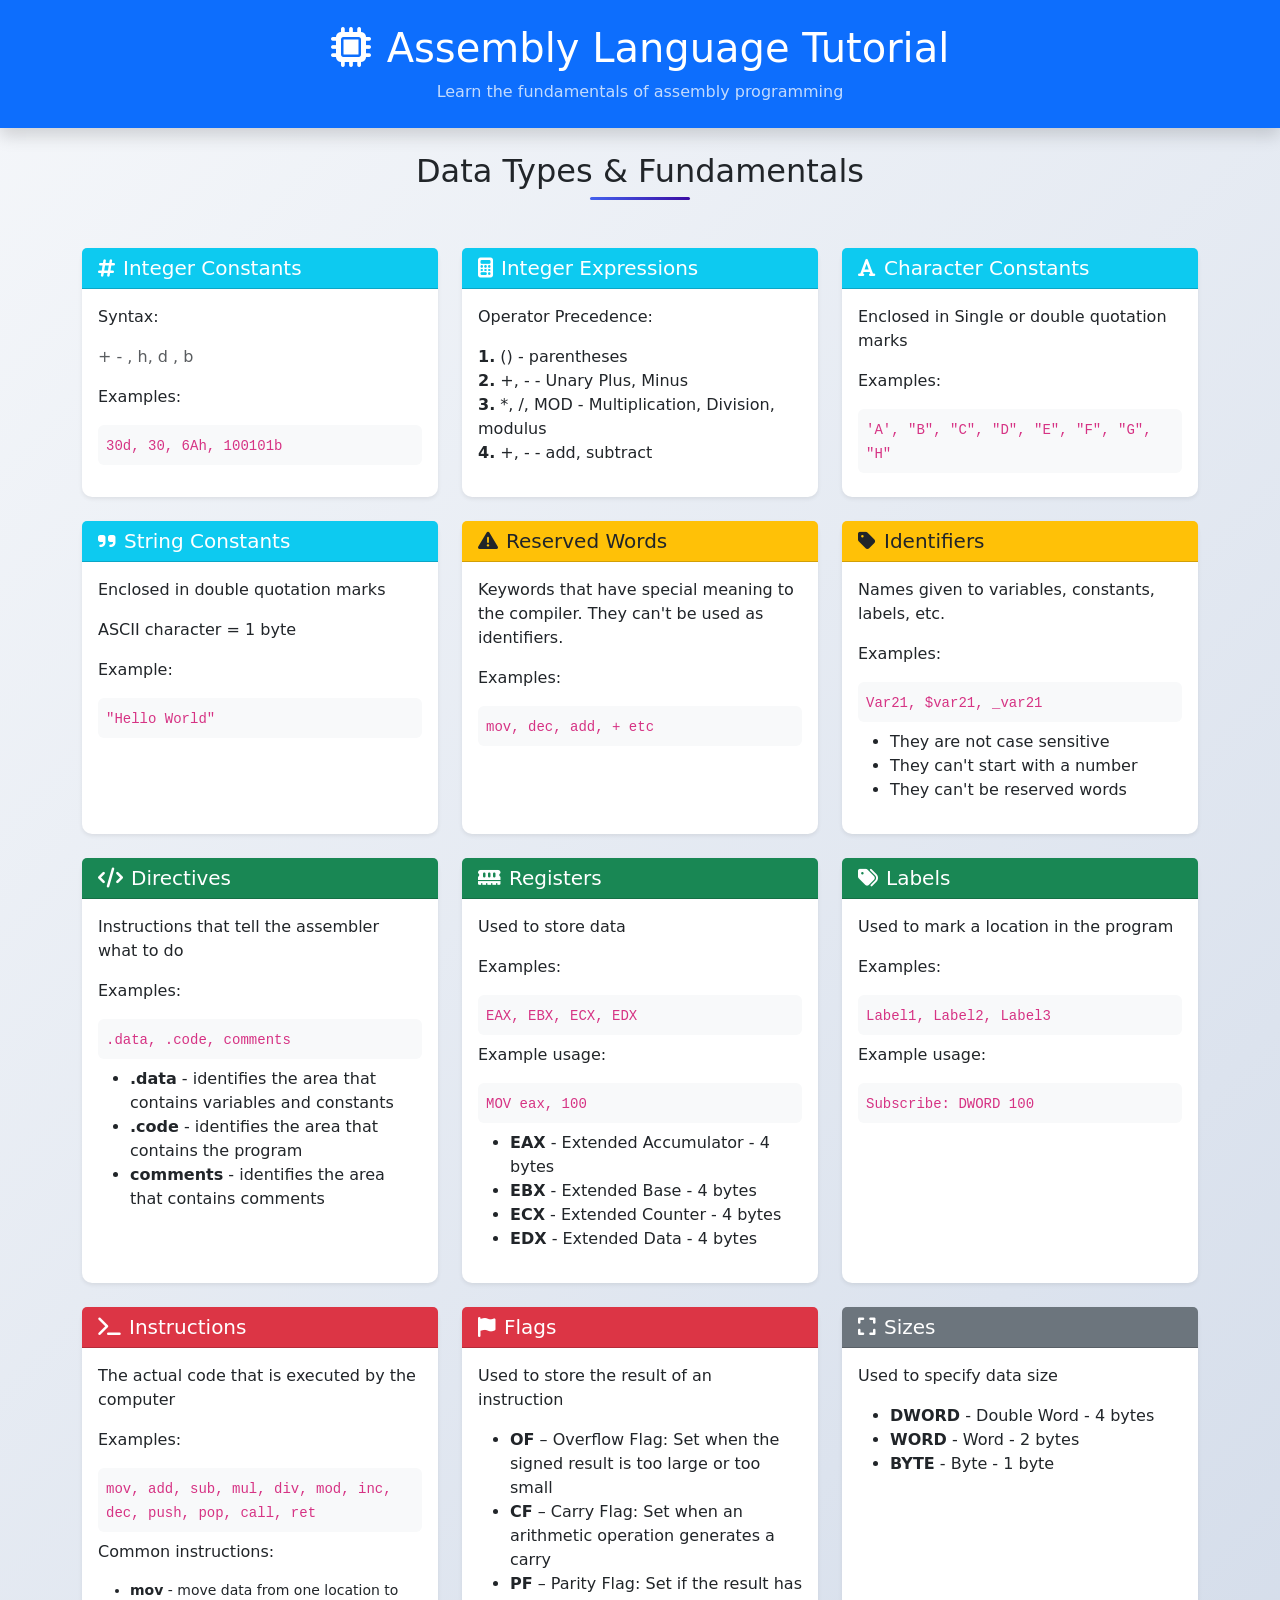
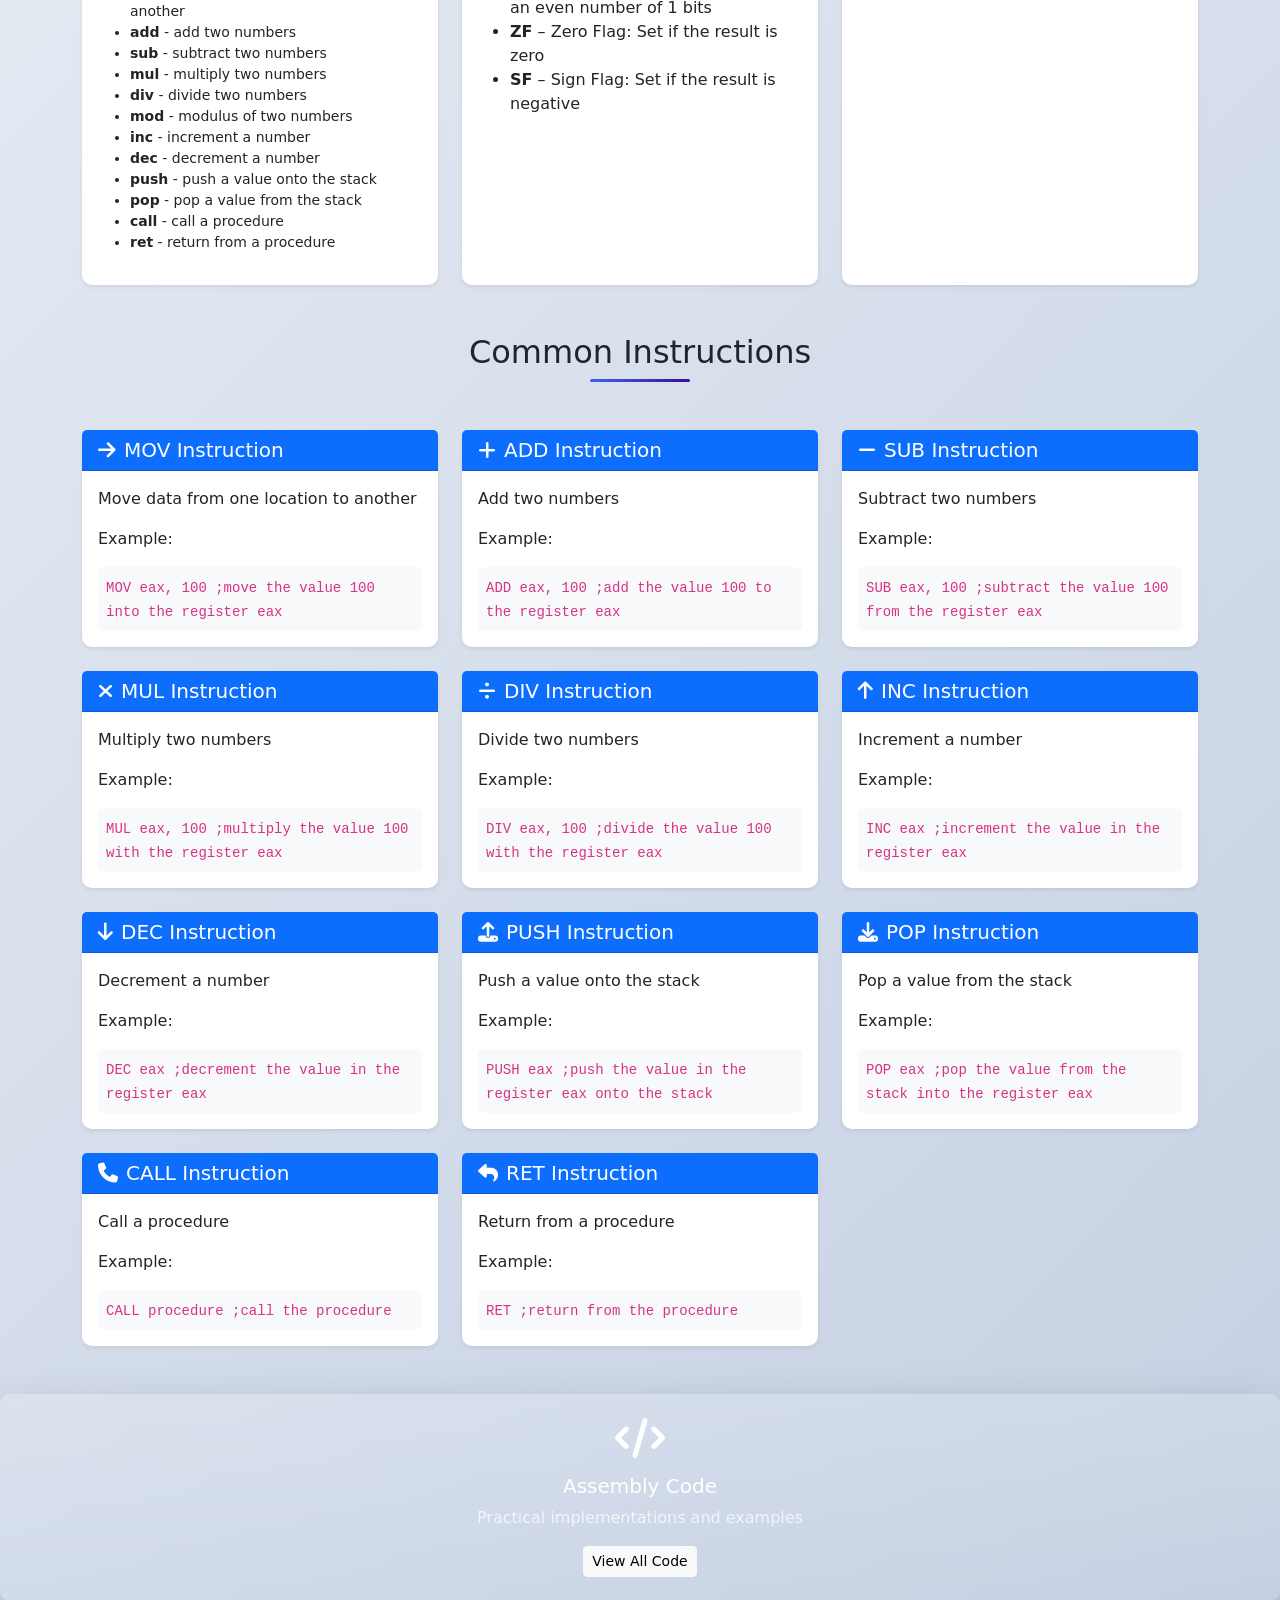
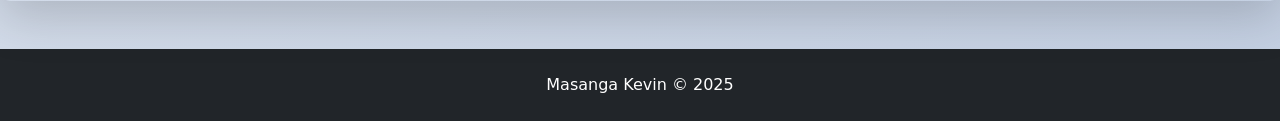
==== index.html @ 01fdb70b "intiall commit" ====
<!DOCTYPE html>
<html lang="en">
<head>
    <meta charset="UTF-8">
    <meta name="viewport" content="width=device-width, initial-scale=1.0">
    <title>Assembly Language Tutorial</title>
    <link href="https://cdn.jsdelivr.net/npm/bootstrap@5.3.8/dist/css/bootstrap.min.css" rel="stylesheet">
    <link rel="stylesheet" href="https://cdnjs.cloudflare.com/ajax/libs/font-awesome/6.4.0/css/all.min.css">
    <link rel="stylesheet" href="index.css">
</head>
<body>
    <header class="bg-primary text-white py-4 mb-4 shadow">
        <div class="container">
            <h1 class="text-center mb-0"><i class="fas fa-microchip me-3"></i>Assembly Language Tutorial</h1>
            <p class="text-center mt-2 mb-0 opacity-75">Learn the fundamentals of assembly programming</p>
        </div>
    </header>

    <main class="container">
        <section class="mb-5">
            <div class="row justify-content-center mb-4">
                <div class="col-lg-10">
                    <h2 class="text-center text-dark mb-4 section-title">Data Types & Fundamentals</h2>
                </div>
            </div>

            <div class="row g-4">
                <!-- Integer Constants -->
                <div class="col-md-6 col-lg-4">
                    <div class="card h-100 shadow-sm">
                        <div class="card-header bg-info text-white">
                            <h5 class="mb-0"><i class="fas fa-hashtag me-2"></i>Integer Constants</h5>
                        </div>
                        <div class="card-body">
                            <p class="card-text">Syntax:</p>
                            <p class="text-muted">+ - , h, d , b</p>
                            <p class="card-text">Examples:</p>
                            <div class="bg-light p-2 rounded">
                                <code>30d, 30, 6Ah, 100101b</code>
                            </div>
                        </div>
                    </div>
                </div>

                <!-- Integer Expressions -->
                <div class="col-md-6 col-lg-4">
                    <div class="card h-100 shadow-sm">
                        <div class="card-header bg-info text-white">
                            <h5 class="mb-0"><i class="fas fa-calculator me-2"></i>Integer Expressions</h5>
                        </div>
                        <div class="card-body">
                            <p class="card-text">Operator Precedence:</p>
                            <ul class="list-unstyled">
                                <li><span class="fw-bold">1.</span> () - parentheses</li>
                                <li><span class="fw-bold">2.</span> +, - - Unary Plus, Minus</li>
                                <li><span class="fw-bold">3.</span> *, /, MOD - Multiplication, Division, modulus</li>
                                <li><span class="fw-bold">4.</span> +, - - add, subtract</li>
                            </ul>
                        </div>
                    </div>
                </div>

                <!-- Character Constants -->
                <div class="col-md-6 col-lg-4">
                    <div class="card h-100 shadow-sm">
                        <div class="card-header bg-info text-white">
                            <h5 class="mb-0"><i class="fas fa-font me-2"></i>Character Constants</h5>
                        </div>
                        <div class="card-body">
                            <p class="card-text">Enclosed in Single or double quotation marks</p>
                            <p class="card-text">Examples:</p>
                            <div class="bg-light p-2 rounded">
                                <code>'A', "B", "C", "D", "E", "F", "G", "H"</code>
                            </div>
                        </div>
                    </div>
                </div>

                <!-- String Constants -->
                <div class="col-md-6 col-lg-4">
                    <div class="card h-100 shadow-sm">
                        <div class="card-header bg-info text-white">
                            <h5 class="mb-0"><i class="fas fa-quote-right me-2"></i>String Constants</h5>
                        </div>
                        <div class="card-body">
                            <p class="card-text">Enclosed in double quotation marks</p>
                            <p class="card-text">ASCII character = 1 byte</p>
                            <p class="card-text">Example:</p>
                            <div class="bg-light p-2 rounded">
                                <code>"Hello World"</code>
                            </div>
                        </div>
                    </div>
                </div>

                <!-- Reserved Words -->
                <div class="col-md-6 col-lg-4">
                    <div class="card h-100 shadow-sm">
                        <div class="card-header bg-warning text-dark">
                            <h5 class="mb-0"><i class="fas fa-exclamation-triangle me-2"></i>Reserved Words</h5>
                        </div>
                        <div class="card-body">
                            <p class="card-text">Keywords that have special meaning to the compiler. They can't be used as identifiers.</p>
                            <p class="card-text">Examples:</p>
                            <div class="bg-light p-2 rounded">
                                <code>mov, dec, add, + etc</code>
                            </div>
                        </div>
                    </div>
                </div>

                <!-- Identifiers -->
                <div class="col-md-6 col-lg-4">
                    <div class="card h-100 shadow-sm">
                        <div class="card-header bg-warning text-dark">
                            <h5 class="mb-0"><i class="fas fa-tag me-2"></i>Identifiers</h5>
                        </div>
                        <div class="card-body">
                            <p class="card-text">Names given to variables, constants, labels, etc.</p>
                            <p class="card-text">Examples:</p>
                            <div class="bg-light p-2 rounded">
                                <code>Var21, $var21, _var21</code>
                            </div>
                            <ul class="mt-2">
                                <li>They are not case sensitive</li>
                                <li>They can't start with a number</li>
                                <li>They can't be reserved words</li>
                            </ul>
                        </div>
                    </div>
                </div>

                <!-- Directives -->
                <div class="col-md-6 col-lg-4">
                    <div class="card h-100 shadow-sm">
                        <div class="card-header bg-success text-white">
                            <h5 class="mb-0"><i class="fas fa-code me-2"></i>Directives</h5>
                        </div>
                        <div class="card-body">
                            <p class="card-text">Instructions that tell the assembler what to do</p>
                            <p class="card-text">Examples:</p>
                            <div class="bg-light p-2 rounded mb-2">
                                <code>.data, .code, comments</code>
                            </div>
                            <ul>
                                <li><span class="fw-bold">.data</span> - identifies the area that contains variables and constants</li>
                                <li><span class="fw-bold">.code</span> - identifies the area that contains the program</li>
                                <li><span class="fw-bold">comments</span> - identifies the area that contains comments</li>
                            </ul>
                        </div>
                    </div>
                </div>

                <!-- Registers -->
                <div class="col-md-6 col-lg-4">
                    <div class="card h-100 shadow-sm">
                        <div class="card-header bg-success text-white">
                            <h5 class="mb-0"><i class="fas fa-memory me-2"></i>Registers</h5>
                        </div>
                        <div class="card-body">
                            <p class="card-text">Used to store data</p>
                            <p class="card-text">Examples:</p>
                            <div class="bg-light p-2 rounded mb-2">
                                <code>EAX, EBX, ECX, EDX</code>
                            </div>
                            <p class="card-text">Example usage:</p>
                            <div class="bg-light p-2 rounded mb-2">
                                <code>MOV eax, 100</code>
                            </div>
                            <ul>
                                <li><span class="fw-bold">EAX</span> - Extended Accumulator - 4 bytes</li>
                                <li><span class="fw-bold">EBX</span> - Extended Base - 4 bytes</li>
                                <li><span class="fw-bold">ECX</span> - Extended Counter - 4 bytes</li>
                                <li><span class="fw-bold">EDX</span> - Extended Data - 4 bytes</li>
                            </ul>
                        </div>
                    </div>
                </div>

                <!-- Labels -->
                <div class="col-md-6 col-lg-4">
                    <div class="card h-100 shadow-sm">
                        <div class="card-header bg-success text-white">
                            <h5 class="mb-0"><i class="fas fa-tags me-2"></i>Labels</h5>
                        </div>
                        <div class="card-body">
                            <p class="card-text">Used to mark a location in the program</p>
                            <p class="card-text">Examples:</p>
                            <div class="bg-light p-2 rounded mb-2">
                                <code>Label1, Label2, Label3</code>
                            </div>
                            <p class="card-text">Example usage:</p>
                            <div class="bg-light p-2 rounded">
                                <code>Subscribe: DWORD 100</code>
                            </div>
                        </div>
                    </div>
                </div>

                <!-- Instructions -->
                <div class="col-md-6 col-lg-4">
                    <div class="card h-100 shadow-sm">
                        <div class="card-header bg-danger text-white">
                            <h5 class="mb-0"><i class="fas fa-terminal me-2"></i>Instructions</h5>
                        </div>
                        <div class="card-body">
                            <p class="card-text">The actual code that is executed by the computer</p>
                            <p class="card-text">Examples:</p>
                            <div class="bg-light p-2 rounded mb-2">
                                <code>mov, add, sub, mul, div, mod, inc, dec, push, pop, call, ret</code>
                            </div>
                            <p class="card-text">Common instructions:</p>
                            <ul class="small">
                                <li><span class="fw-bold">mov</span> - move data from one location to another</li>
                                <li><span class="fw-bold">add</span> - add two numbers</li>
                                <li><span class="fw-bold">sub</span> - subtract two numbers</li>
                                <li><span class="fw-bold">mul</span> - multiply two numbers</li>
                                <li><span class="fw-bold">div</span> - divide two numbers</li>
                                <li><span class="fw-bold">mod</span> - modulus of two numbers</li>
                                <li><span class="fw-bold">inc</span> - increment a number</li>
                                <li><span class="fw-bold">dec</span> - decrement a number</li>
                                <li><span class="fw-bold">push</span> - push a value onto the stack</li>
                                <li><span class="fw-bold">pop</span> - pop a value from the stack</li>
                                <li><span class="fw-bold">call</span> - call a procedure</li>
                                <li><span class="fw-bold">ret</span> - return from a procedure</li>
                            </ul>
                        </div>
                    </div>
                </div>

                <!-- Flags -->
                <div class="col-md-6 col-lg-4">
                    <div class="card h-100 shadow-sm">
                        <div class="card-header bg-danger text-white">
                            <h5 class="mb-0"><i class="fas fa-flag me-2"></i>Flags</h5>
                        </div>
                        <div class="card-body">
                            <p class="card-text">Used to store the result of an instruction</p>
                            <ul>
                                <li><span class="fw-bold">OF</span> – Overflow Flag: Set when the signed result is too large or too small</li>
                                <li><span class="fw-bold">CF</span> – Carry Flag: Set when an arithmetic operation generates a carry</li>
                                <li><span class="fw-bold">PF</span> – Parity Flag: Set if the result has an even number of 1 bits</li>
                                <li><span class="fw-bold">ZF</span> – Zero Flag: Set if the result is zero</li>
                                <li><span class="fw-bold">SF</span> – Sign Flag: Set if the result is negative</li>
                            </ul>
                        </div>
                    </div>
                </div>

                <!-- Sizes -->
                <div class="col-md-6 col-lg-4">
                    <div class="card h-100 shadow-sm">
                        <div class="card-header bg-secondary text-white">
                            <h5 class="mb-0"><i class="fas fa-expand me-2"></i>Sizes</h5>
                        </div>
                        <div class="card-body">
                            <p class="card-text">Used to specify data size</p>
                            <ul>
                                <li><span class="fw-bold">DWORD</span> - Double Word - 4 bytes</li>
                                <li><span class="fw-bold">WORD</span> - Word - 2 bytes</li>
                                <li><span class="fw-bold">BYTE</span> - Byte - 1 byte</li>
                            </ul>
                        </div>
                    </div>
                </div>
            </div>
        </section>

        <section class="mb-5">
            <div class="row justify-content-center mb-4">
                <div class="col-lg-10">
                    <h2 class="text-center text-dark mb-4 section-title">Common Instructions</h2>
                </div>
            </div>

            <div class="row g-4">
                <!-- MOV Instruction -->
                <div class="col-md-6 col-lg-4">
                    <div class="card h-100 shadow-sm">
                        <div class="card-header bg-primary text-white">
                            <h5 class="mb-0"><i class="fas fa-arrow-right me-2"></i>MOV Instruction</h5>
                        </div>
                        <div class="card-body">
                            <p class="card-text">Move data from one location to another</p>
                            <p class="card-text">Example:</p>
                            <div class="bg-light p-2 rounded">
                                <code>MOV eax, 100 ;move the value 100 into the register eax</code>
                            </div>
                        </div>
                    </div>
                </div>

                <!-- ADD Instruction -->
                <div class="col-md-6 col-lg-4">
                    <div class="card h-100 shadow-sm">
                        <div class="card-header bg-primary text-white">
                            <h5 class="mb-0"><i class="fas fa-plus me-2"></i>ADD Instruction</h5>
                        </div>
                        <div class="card-body">
                            <p class="card-text">Add two numbers</p>
                            <p class="card-text">Example:</p>
                            <div class="bg-light p-2 rounded">
                                <code>ADD eax, 100 ;add the value 100 to the register eax</code>
                            </div>
                        </div>
                    </div>
                </div>

                <!-- SUB Instruction -->
                <div class="col-md-6 col-lg-4">
                    <div class="card h-100 shadow-sm">
                        <div class="card-header bg-primary text-white">
                            <h5 class="mb-0"><i class="fas fa-minus me-2"></i>SUB Instruction</h5>
                        </div>
                        <div class="card-body">
                            <p class="card-text">Subtract two numbers</p>
                            <p class="card-text">Example:</p>
                            <div class="bg-light p-2 rounded">
                                <code>SUB eax, 100 ;subtract the value 100 from the register eax</code>
                            </div>
                        </div>
                    </div>
                </div>

                <!-- MUL Instruction -->
                <div class="col-md-6 col-lg-4">
                    <div class="card h-100 shadow-sm">
                        <div class="card-header bg-primary text-white">
                            <h5 class="mb-0"><i class="fas fa-times me-2"></i>MUL Instruction</h5>
                        </div>
                        <div class="card-body">
                            <p class="card-text">Multiply two numbers</p>
                            <p class="card-text">Example:</p>
                            <div class="bg-light p-2 rounded">
                                <code>MUL eax, 100 ;multiply the value 100 with the register eax</code>
                            </div>
                        </div>
                    </div>
                </div>

                <!-- DIV Instruction -->
                <div class="col-md-6 col-lg-4">
                    <div class="card h-100 shadow-sm">
                        <div class="card-header bg-primary text-white">
                            <h5 class="mb-0"><i class="fas fa-divide me-2"></i>DIV Instruction</h5>
                        </div>
                        <div class="card-body">
                            <p class="card-text">Divide two numbers</p>
                            <p class="card-text">Example:</p>
                            <div class="bg-light p-2 rounded">
                                <code>DIV eax, 100 ;divide the value 100 with the register eax</code>
                            </div>
                        </div>
                    </div>
                </div>

                <!-- INC Instruction -->
                <div class="col-md-6 col-lg-4">
                    <div class="card h-100 shadow-sm">
                        <div class="card-header bg-primary text-white">
                            <h5 class="mb-0"><i class="fas fa-arrow-up me-2"></i>INC Instruction</h5>
                        </div>
                        <div class="card-body">
                            <p class="card-text">Increment a number</p>
                            <p class="card-text">Example:</p>
                            <div class="bg-light p-2 rounded">
                                <code>INC eax ;increment the value in the register eax</code>
                            </div>
                        </div>
                    </div>
                </div>

                <!-- DEC Instruction -->
                <div class="col-md-6 col-lg-4">
                    <div class="card h-100 shadow-sm">
                        <div class="card-header bg-primary text-white">
                            <h5 class="mb-0"><i class="fas fa-arrow-down me-2"></i>DEC Instruction</h5>
                        </div>
                        <div class="card-body">
                            <p class="card-text">Decrement a number</p>
                            <p class="card-text">Example:</p>
                            <div class="bg-light p-2 rounded">
                                <code>DEC eax ;decrement the value in the register eax</code>
                            </div>
                        </div>
                    </div>
                </div>

                <!-- PUSH Instruction -->
                <div class="col-md-6 col-lg-4">
                    <div class="card h-100 shadow-sm">
                        <div class="card-header bg-primary text-white">
                            <h5 class="mb-0"><i class="fas fa-upload me-2"></i>PUSH Instruction</h5>
                        </div>
                        <div class="card-body">
                            <p class="card-text">Push a value onto the stack</p>
                            <p class="card-text">Example:</p>
                            <div class="bg-light p-2 rounded">
                                <code>PUSH eax ;push the value in the register eax onto the stack</code>
                            </div>
                        </div>
                    </div>
                </div>

                <!-- POP Instruction -->
                <div class="col-md-6 col-lg-4">
                    <div class="card h-100 shadow-sm">
                        <div class="card-header bg-primary text-white">
                            <h5 class="mb-0"><i class="fas fa-download me-2"></i>POP Instruction</h5>
                        </div>
                        <div class="card-body">
                            <p class="card-text">Pop a value from the stack</p>
                            <p class="card-text">Example:</p>
                            <div class="bg-light p-2 rounded">
                                <code>POP eax ;pop the value from the stack into the register eax</code>
                            </div>
                        </div>
                    </div>
                </div>

                <!-- CALL Instruction -->
                <div class="col-md-6 col-lg-4">
                    <div class="card h-100 shadow-sm">
                        <div class="card-header bg-primary text-white">
                            <h5 class="mb-0"><i class="fas fa-phone me-2"></i>CALL Instruction</h5>
                        </div>
                        <div class="card-body">
                            <p class="card-text">Call a procedure</p>
                            <p class="card-text">Example:</p>
                            <div class="bg-light p-2 rounded">
                                <code>CALL procedure ;call the procedure</code>
                            </div>
                        </div>
                    </div>
                </div>

                <!-- RET Instruction -->
                <div class="col-md-6 col-lg-4">
                    <div class="card h-100 shadow-sm">
                        <div class="card-header bg-primary text-white">
                            <h5 class="mb-0"><i class="fas fa-reply me-2"></i>RET Instruction</h5>
                        </div>
                        <div class="card-body">
                            <p class="card-text">Return from a procedure</p>
                            <p class="card-text">Example:</p>
                            <div class="bg-light p-2 rounded">
                                <code>RET ;return from the procedure</code>
                            </div>
                        </div>
                    </div>
                </div>
            </div>
      </div>
        </section>
    </main>

    <div class="card text-white bg-gradient shadow-lg" style="background: linear-gradient(135deg, #667eea 0%, #764ba2 100%);">
    <div class="card-body text-center py-4">
        <i class="fas fa-code mb-3 fs-1"></i>
        <h5 class="card-title">Assembly Code</h5>
        <p class="card-text opacity-75">Practical implementations and examples</p>
        <a href="code.html" class="btn btn-light btn-sm">View All Code</a>
    </div>
</div>
    <footer class="bg-dark text-white py-4 mt-5">
        <div class="container text-center">
            <p class="mb-0">Masanga Kevin &copy; 2025</p>
        </div>
    </footer>

    <script src="https://cdn.jsdelivr.net/npm/bootstrap@5.3.8/dist/js/bootstrap.bundle.min.js"></script>
</body>
</html>
---- index.css ----
body {
    background: linear-gradient(135deg, #f5f7fa 0%, #c3cfe2 100%);
    min-height: 100vh;
}

.card {
    transition: transform 0.3s;
    border: none;
    border-radius: 10px;
}

.card:hover {
    transform: translateY(-5px);
}

.section-title {
    position: relative;
    padding-bottom: 10px;
}

.section-title::after {
    content: '';
    position: absolute;
    bottom: 0;
    left: 50%;
    transform: translateX(-50%);
    width: 100px;
    height: 3px;
    background: linear-gradient(to right, #4361ee, #3a0ca3);
    border-radius: 2px;
}

code {
    color: #d63384;
    font-family: 'Courier New', monospace;
}

.bg-light {
    background-color: #f8f9fa !important;
}
.bg-gradient {
    border: none;
    border-radius: 10px;
}
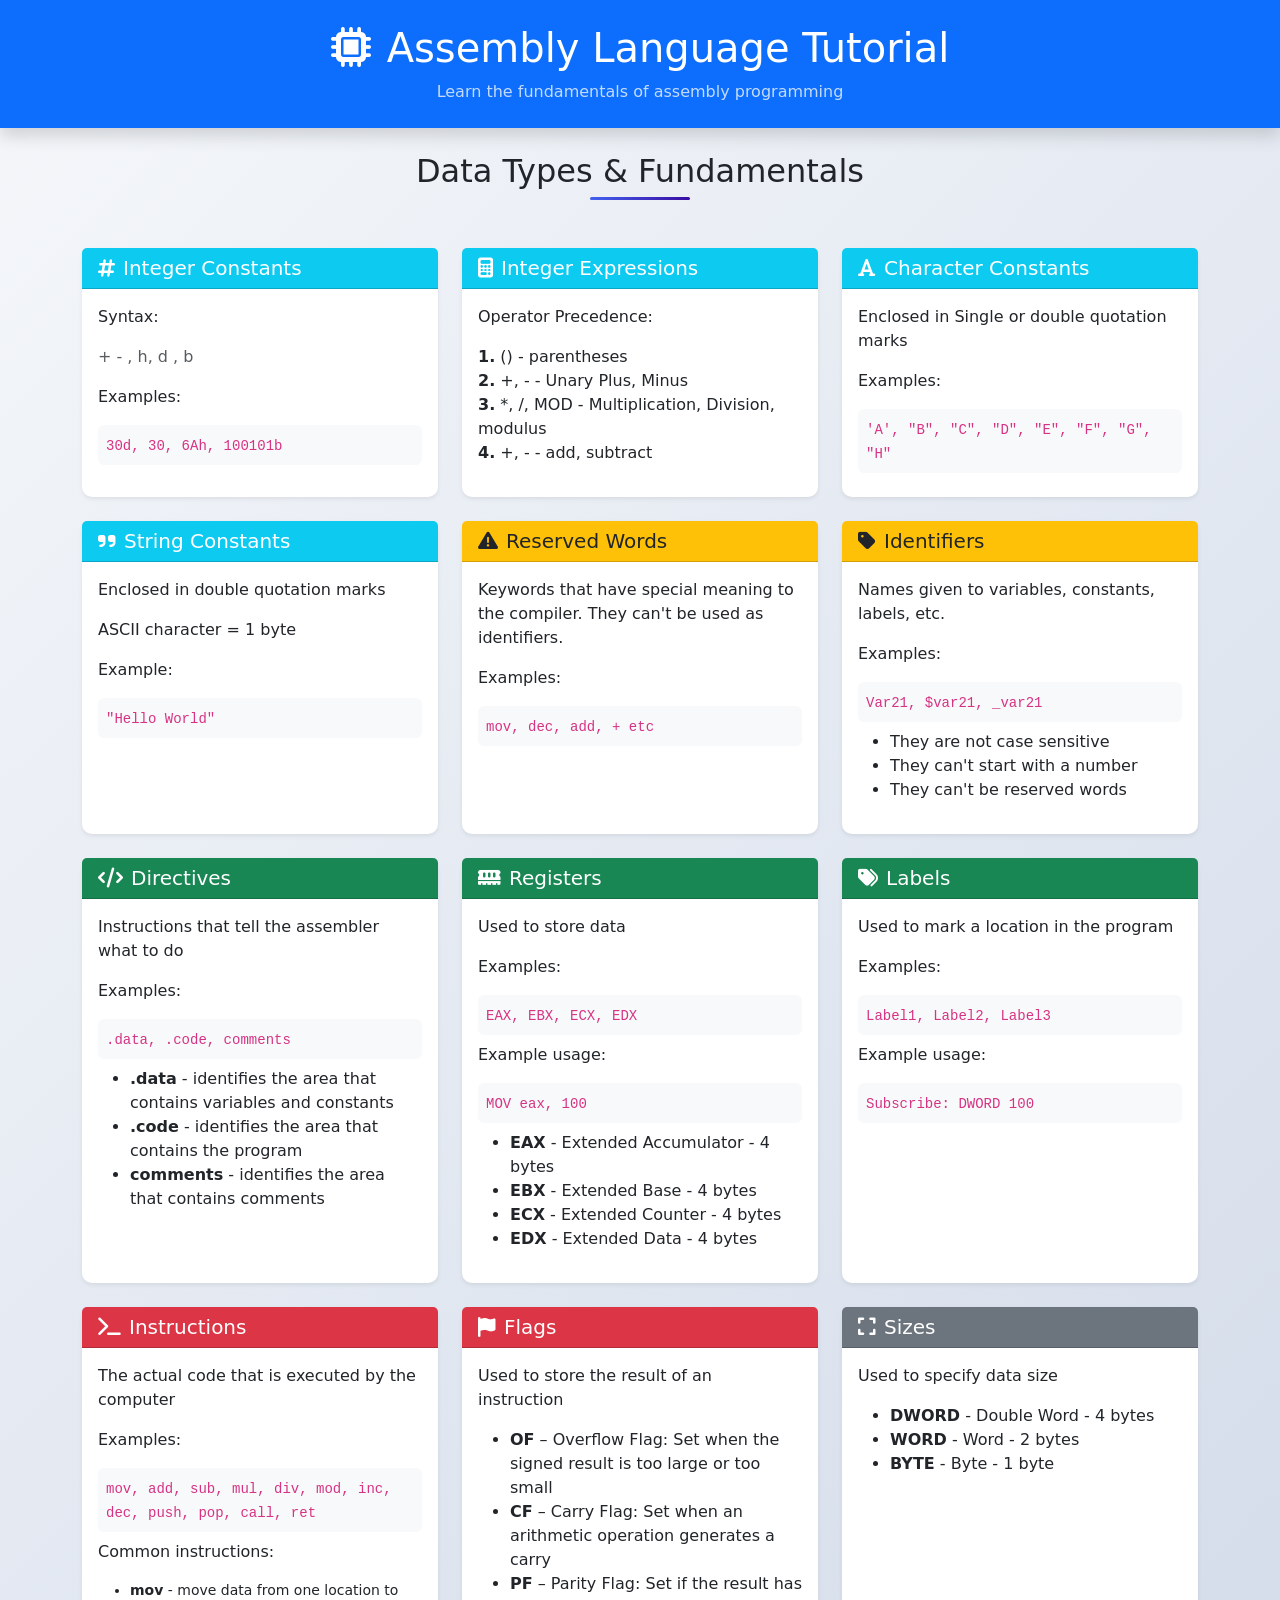
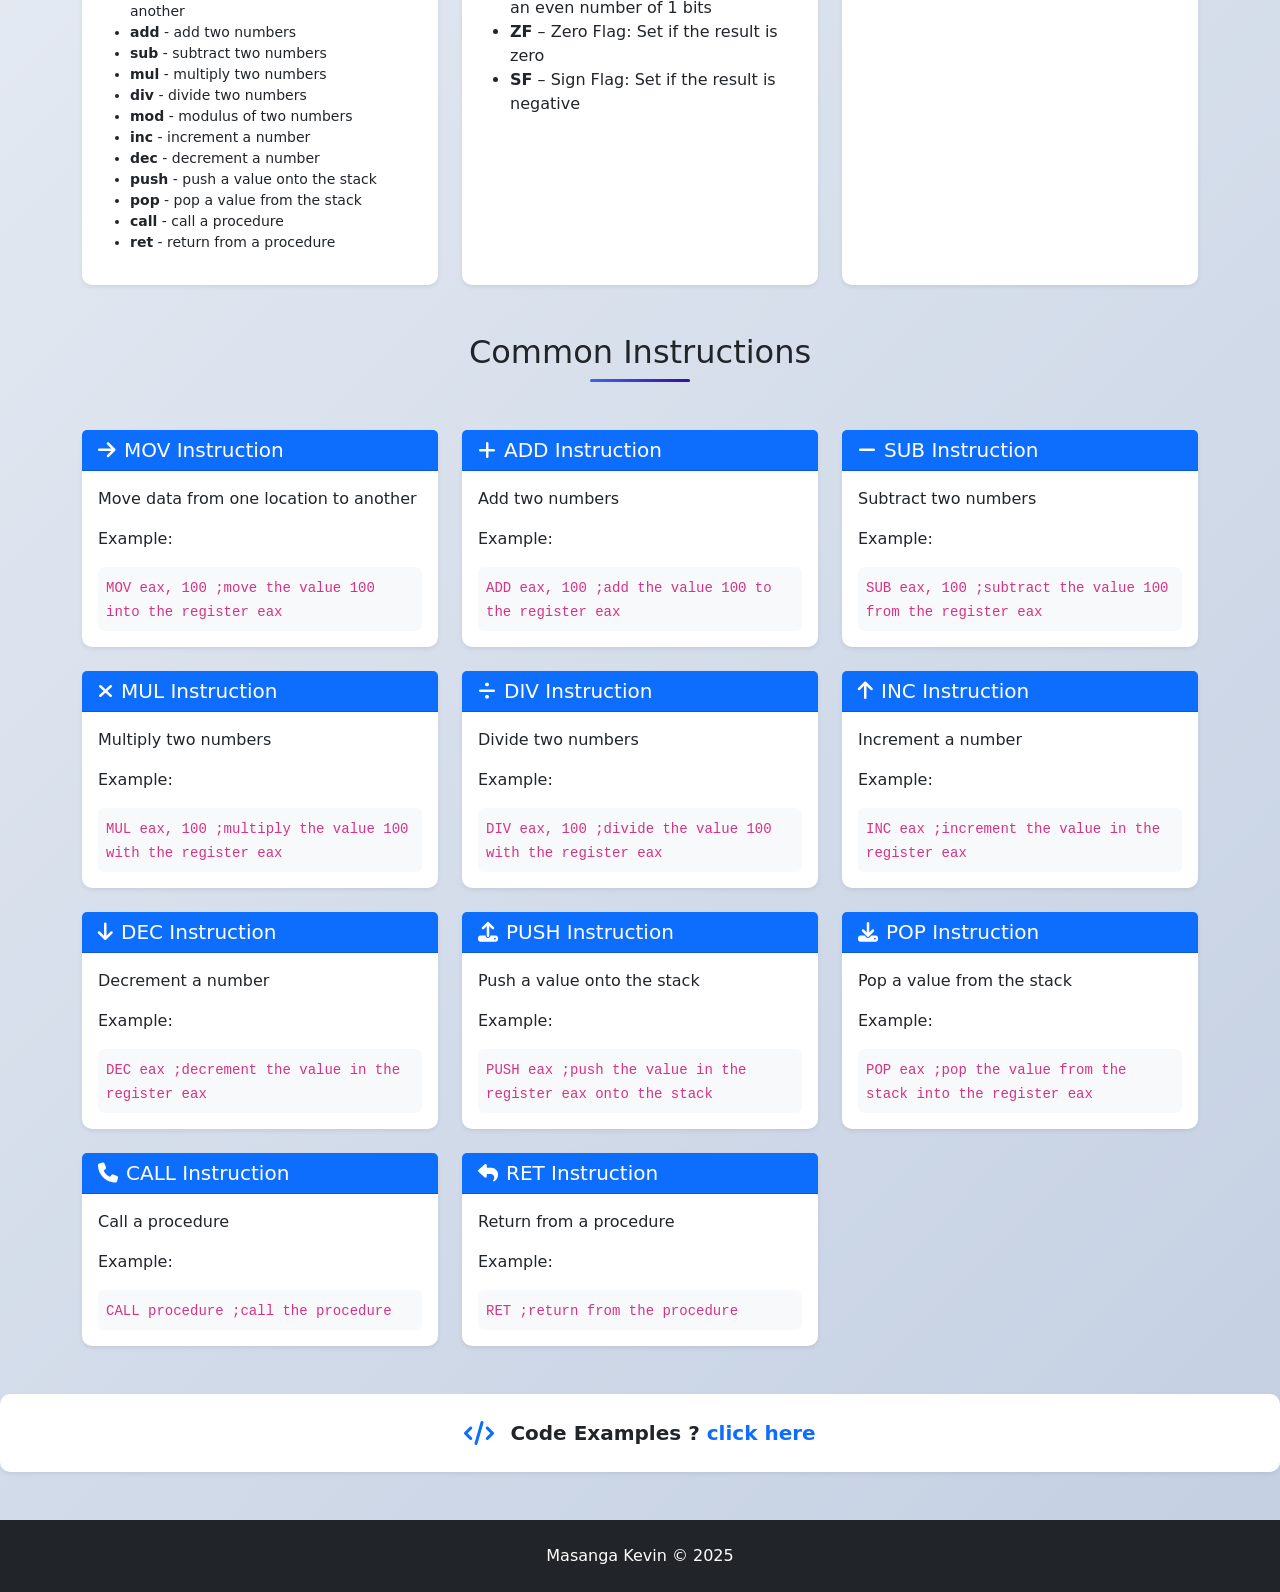
==== commit 66ded74d: "customatizing code examples" ====
--- a/index.html
+++ b/index.html
@@ -454,12 +454,14 @@
         </section>
     </main>
 
-    <div class="card text-white bg-gradient shadow-lg" style="background: linear-gradient(135deg, #667eea 0%, #764ba2 100%);">
-    <div class="card-body text-center py-4">
-        <i class="fas fa-code mb-3 fs-1"></i>
-        <h5 class="card-title">Assembly Code</h5>
-        <p class="card-text opacity-75">Practical implementations and examples</p>
-        <a href="code.html" class="btn btn-light btn-sm">View All Code</a>
+    <div class="card shadow-sm">
+    <div class="card-body text-center p-4">
+        <a href="code.html" class="text-decoration-none">
+            <div class="d-flex align-items-center justify-content-center">
+                <i class="fas fa-code text-primary me-3 fs-4"></i>
+                <span class="fs-5 fw-bold text-dark">Code Examples ? <span class="text-primary">click here</span></span>
+            </div>
+        </a>
     </div>
 </div>
     <footer class="bg-dark text-white py-4 mt-5">
